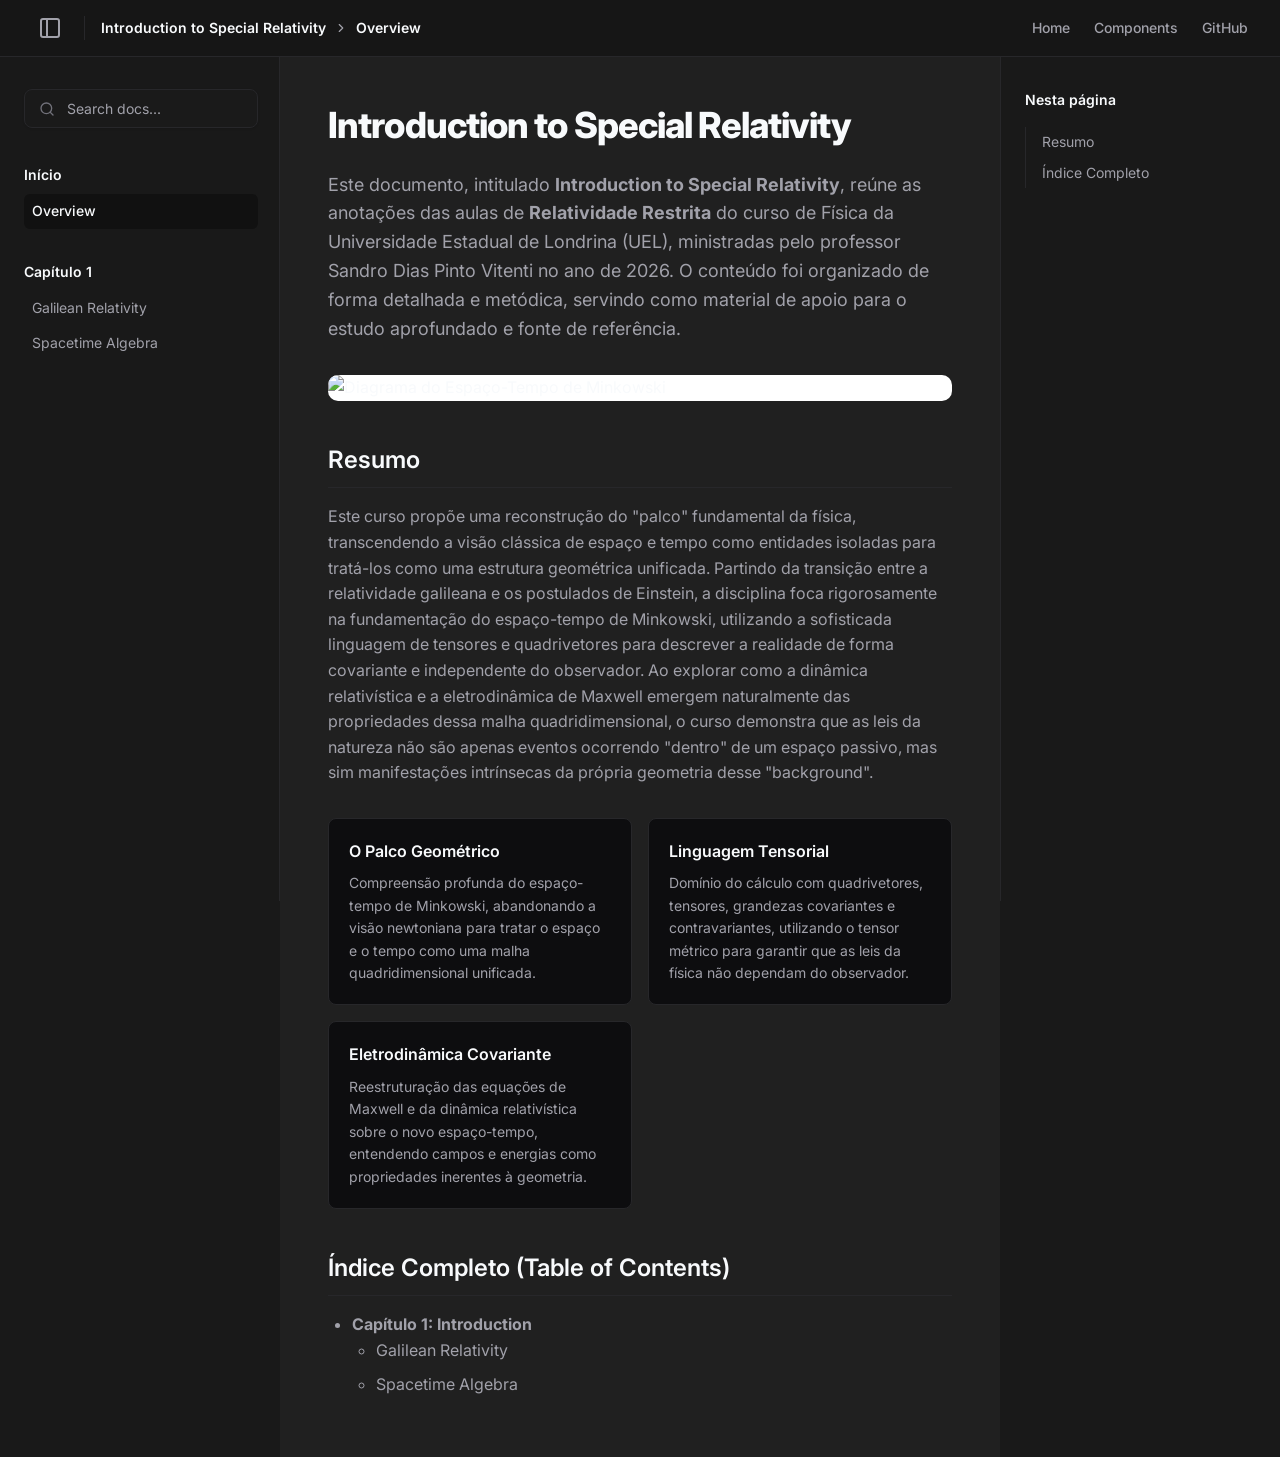
==== index.html @ 738a2730 "Add files via upload" ====
<!DOCTYPE html>
<html lang="pt-BR">

<head>
    <meta charset="UTF-8">
    <meta name="viewport" content="width=device-width, initial=1.0">
    <title>Docs - The Journal of a Physicist</title>
    <link rel="stylesheet" href="assets/css/style.css">
    <link href="https://fonts.googleapis.com/css2?family=Inter:wght@400;500;600;700&display=swap" rel="stylesheet">
</head>

<body>
    
    
    
    
    <header class="site-header">
        <div class="header-container">
            <div class="header-left">
                <button id="sidebar-toggle" class="sidebar-toggle" aria-label="Toggle Sidebar">
                    <svg width="24" height="24" viewBox="0 0 24 24" fill="none" stroke="currentColor" stroke-width="2"
                        stroke-linecap="round" stroke-linejoin="round">
                        <rect width="18" height="18" x="3" y="3" rx="2" ry="2"></rect>
                        <line x1="9" x2="9" y1="3" y2="21"></line>
                    </svg>
                </button>
                <div class="breadcrumbs-header">
                    <a href="#" class="breadcrumb-link active">Introduction to Special Relativity</a>
                    <svg class="separator" width="16" height="16" viewBox="0 0 24 24" fill="none" stroke="currentColor"
                        stroke-width="2" stroke-linecap="round" stroke-linejoin="round">
                        <path d="m9 18 6-6-6-6" />
                    </svg>
                    <span id="breadcrumb-current" class="breadcrumb-link active">Current Page</span>
                </div>
            </div>
            <nav class="top-nav">
                <a href="#">Home</a>
                <a href="#">Components</a>
                <a href="#">GitHub</a>
            </nav>
        </div>

        <script src="https://polyfill.io/v3/polyfill.min.js?features=es6"></script>
        <script>
            MathJax = {
                tex: {
                    inlineMath: [['$', '$'], ['\\(', '\\)']]
                }
            };
        </script>
        <script id="MathJax-script" async src="https://cdn.jsdelivr.net/npm/mathjax@3/es5/tex-chtml.js"></script>
    </header>











    <div class="main-layout">
        <aside class="left-sidebar" id="left-sidebar">
            <div class="sidebar-content">

                <!-- Search Button -->
                <button class="search-trigger" id="search-trigger">
                    <svg width="16" height="16" viewBox="0 0 24 24" fill="none" stroke="currentColor" stroke-width="2"
                        stroke-linecap="round" stroke-linejoin="round">
                        <circle cx="11" cy="11" r="8"></circle>
                        <line x1="21" x2="16.65" y1="21" y2="16.65"></line>
                    </svg>
                    <span>Search docs...</span>
                </button>

                <div class="sidebar-group">
                    <h3>Início</h3>
                    <ul>
                        <li><a href="index.html" class="active">Overview</a></li>
                    </ul>
                </div>
                <div class="sidebar-group">
                    <h3>Capítulo 1</h3>
                    <ul>
                        <li><a href="pages/1-Galilean Relativity.html">Galilean Relativity</a></li>
                        <li><a href="pages/1-Spacetime Algebra.html">Spacetime Algebra</a></li>
                        <!--<li><a href="pages/item-1-3.html">Item 1.3</a></li> -->
                    </ul>
                </div>
                <!--<div class="sidebar-group">
                    <h3>Capítulo 2</h3>
                    <ul>
                        <li><a href="pages/item-2-1.html">Item 2.1</a></li>
                        <li><a href="pages/item-2-2.html">Item 2.2</a></li>
                    </ul>
                </div>
                <div class="sidebar-group">
                    <h3>Capítulo 3</h3>
                    <ul>
                        <li><a href="pages/item-3-1.html">Item 3.1</a></li>
                        <li><a href="pages/item-3-2.html">Item 3.2</a></li>
                        <li><a href="pages/item-3-3.html">Item 3.3</a></li>
                    </ul>
                </div> -->
            </div>
        </aside>










        <main class="content-area">
            <div class="prose">

                <h1>Introduction to Special Relativity</h1>
                <p class="lead"> Este documento, intitulado <strong>Introduction to Special Relativity</strong>, reúne as anotações das aulas de <strong>Relatividade Restrita</strong> do curso de Física da Universidade Estadual de Londrina (UEL), ministradas pelo professor Sandro Dias Pinto Vitenti no ano de 2026. O conteúdo foi organizado de forma detalhada e metódica, servindo como material de apoio para o estudo aprofundado e fonte de referência.
                </p>

                <div class="image-card">
                    <img src="https://www.quantamagazine.org/wp-content/uploads/2026/02/TheEvolvingFoundationsOfMath-crKristinaArmitage-Lede-Hub-2048x950.jpg" alt="Diagrama do Espaço-Tempo de Minkowski">
                </div>



                <h2 id="resumo">Resumo</h2>
                <p>Este curso propõe uma reconstrução do "palco" fundamental da física, transcendendo a visão clássica de espaço e tempo como entidades isoladas para tratá-los como uma estrutura geométrica unificada. Partindo da transição entre a relatividade galileana e os postulados de Einstein, a disciplina foca rigorosamente na fundamentação do espaço-tempo de Minkowski, utilizando a sofisticada linguagem de tensores e quadrivetores para descrever a realidade de forma covariante e independente do observador. Ao explorar como a dinâmica relativística e a eletrodinâmica de Maxwell emergem naturalmente das propriedades dessa malha quadridimensional, o curso demonstra que as leis da natureza não são apenas eventos ocorrendo "dentro" de um espaço passivo, mas sim manifestações intrínsecas da própria geometria desse "background".</p>
                
                
                <div class="feature-grid">
                    <div class="feature-card">
                    <h3>O Palco Geométrico</h3>
                        <p>Compreensão profunda do espaço-tempo de Minkowski, abandonando a visão newtoniana para tratar o espaço e o tempo como uma malha quadridimensional unificada.</p>
                    </div>

                    <div class="feature-card">
                        <h3>Linguagem Tensorial</h3>
                        <p>Domínio do cálculo com quadrivetores, tensores, grandezas covariantes e contravariantes, utilizando o tensor métrico para garantir que as leis da física não dependam do observador.</p>
                    </div>

                    <div class="feature-card">
                        <h3>Eletrodinâmica Covariante</h3>
                        <p>Reestruturação das equações de Maxwell e da dinâmica relativística sobre o novo espaço-tempo, entendendo campos e energias como propriedades inerentes à geometria.</p>
                    </div>
                </div>

                
                
                
                
                <h2 id="toc">Índice Completo (Table of Contents)</h2>
                <ul>
                    <li><strong>Capítulo 1: Introduction</strong>
                        <ul>
                            <li><a href="pages/1-Galilean Relativity.html">Galilean Relativity</a></li>
                            <li><a href="pages/item-1-2.html">Spacetime Algebra</a></li>
                        </ul>
                    </li>
                    <!--<li><strong>Capítulo 2: Special Relativity</strong>
                        <ul>
                            <li><a href="pages/item-2-1.html">Item 2.1</a></li>
                            <li><a href="pages/item-2-2.html">Item 2.2</a></li>
                        </ul>
                    </li>-->
                </ul>
            </div>
        </main>

        <aside class="right-sidebar">
            <div class="toc-container">
                <h4>Nesta página</h4>
                <ul>
                    <li><a href="#resumo">Resumo</a></li>
                    <li><a href="#toc">Índice Completo</a></li>
                </ul>
            </div>
        </aside>
    </div>

    <!-- Search Modal Overlay -->
    <div class="search-overlay" id="search-overlay">
        <div class="search-modal">
            <div class="search-header">
                <svg width="18" height="18" viewBox="0 0 24 24" fill="none" stroke="currentColor" stroke-width="2"
                    stroke-linecap="round" stroke-linejoin="round">
                    <circle cx="11" cy="11" r="8"></circle>
                    <line x1="21" x2="16.65" y1="21" y2="16.65"></line>
                </svg>
                <input type="text" id="search-input" placeholder="Search documentation..." autocomplete="off">
            </div>
            <div class="search-results" id="search-results">
                <!-- Results biuld dynamically from sidebar-group items -->
            </div>
            <div class="search-footer">
                <div class="search-commands">
                    <span class="cmd-key">↑</span>
                    <span class="cmd-key">↓</span>
                    <span class="cmd-label">navigate</span>
                    <span class="cmd-key">↵</span>
                    <span class="cmd-label">select</span>
                </div>
                <div class="search-commands">
                    <span class="cmd-key">esc</span>
                    <span class="cmd-label">close</span>
                </div>
            </div>
        </div>
    </div>

    <script src="assets/js/script.js"></script>
</body>

</html>
---- assets/css/style.css ----
/* Definição de Variáveis - PALETA DARK MODE (#050505) */
:root {
    /* O Fundo ultra-escuro solicitado */
    --bg-background: #191919;

    /* Textos: Usando brancos e cinzas claros para alto contraste */
    --text-primary: #f8fafc;
    /* Slate 50 */
    --text-secondary: #a1a1aa;
    /* Zinc 400 (Mais suave que o Slate 500 anterior) */

    /* Bordas e Divisores: Devem ser sutis, cinzas escuros */
    --border-color: #27272a;
    /* Zinc 800 */

    /* Estados de Interação: Tons ligeiramente diferentes do fundo principal */
    --hover-bg: #111111;
    /* Cinza extremamente escuro */
    --accent-color: #f8fafc;
    /* Accent agora é branco para links ativos */

    /* Typography stays the same */
    --font-sans: 'Inter', -apple-system, BlinkMacSystemFont, "Segoe UI", Roboto, sans-serif;
}

/* Reset Básico */
html {
    scroll-behavior: smooth;
}

* {
    margin: 0;
    padding: 0;
    box-sizing: border-box;
}

body {
    font-family: var(--font-sans);
    background-color: var(--bg-background);
    color: var(--text-primary);
    line-height: 1.6;
    -webkit-font-smoothing: antialiased;
}

a {
    text-decoration: none;
    color: inherit;
}

/* Header Fixo e Translúcido (Escuro) */
.site-header {
    position: sticky;
    top: 0;
    z-index: 50;
    width: 100%;
    border-bottom: 1px solid var(--border-color);
    background-color: #161616;
    /* Fundo #050505 com transparência */
    backdrop-filter: blur(8px);
}

.header-container {
    display: flex;
    align-items: center;
    justify-content: space-between;
    height: 3.5rem;
    padding: 0 2rem;
    max-width: 100%;
    margin: 0;
}

.header-left {
    display: flex;
    align-items: center;
    gap: 1rem;
}

.sidebar-toggle {
    background: transparent;
    border: none;
    color: var(--text-secondary);
    cursor: pointer;
    display: flex;
    align-items: center;
    justify-content: center;
    padding: 0.375rem;
    border-radius: 0.375rem;
    transition: color 0.2s, background-color 0.2s;
}

.sidebar-toggle:hover {
    color: var(--text-primary);
    background-color: var(--hover-bg);
}

.breadcrumbs-header {
    display: flex;
    align-items: center;
    gap: 0.5rem;
    font-size: 0.875rem;
    height: 1.5rem;
    padding-left: 1rem;
    border-left: 1px solid var(--border-color);
}

.breadcrumb-link {
    color: var(--text-secondary);
    transition: color 0.2s;
    font-weight: 500;
}

.breadcrumb-link:hover {
    color: var(--text-primary);
}

.breadcrumb-link.active {
    color: var(--text-primary);
    font-weight: 600;
}

.breadcrumbs-header .separator {
    color: var(--text-secondary);
    width: 14px;
    height: 14px;
}

.logo {
    font-weight: 700;
    font-size: 1rem;
    display: flex;
    align-items: center;
    gap: 0.5rem;
    color: var(--text-primary);
    /* Garante que o logo seja branco */
}

.top-nav {
    display: flex;
    gap: 1.5rem;
    font-size: 0.875rem;
    font-weight: 500;
    color: var(--text-secondary);
}

.top-nav a:hover {
    color: var(--text-primary);
}

/* Layout Geral: 3 Colunas */
.main-layout {
    display: flex;
    max-width: 100%;
    margin: 0;
    padding: 0;
    min-height: calc(100vh - 3.5rem);
}

/* Sidebar Esquerda (Navegação Principal) */
.left-sidebar {
    width: 280px;
    flex-shrink: 0;
    padding: 2rem 1.5rem;
    border-right: 1px solid var(--border-color);
    position: sticky;
    top: 3.5rem;
    height: calc(100vh - 3.5rem);
    overflow-y: auto;
    overflow-x: hidden;
    transition: all 0.3s cubic-bezier(0.4, 0, 0.2, 1);
}

.left-sidebar.collapsed {
    margin-left: -280px;
    opacity: 0;
    visibility: hidden;
}

.sidebar-content {
    min-width: 234px;
}

/* Search Button in Sidebar */
.search-trigger {
    display: flex;
    align-items: center;
    width: 100%;
    background-color: #1a1a1a;
    border: 1px solid var(--border-color);
    color: var(--text-secondary);
    padding: 0.625rem 0.875rem;
    border-radius: 0.5rem;
    font-family: inherit;
    font-size: 0.875rem;
    cursor: pointer;
    margin-bottom: 2.25rem;
    transition: all 0.2s ease;
    box-shadow: 0 1px 2px rgba(0, 0, 0, 0.1);
}

.search-trigger:hover {
    background-color: #242424;
    border-color: #3f3f46;
    color: var(--text-primary);
}

.search-trigger svg {
    color: #71717a;
    flex-shrink: 0;
    transition: color 0.2s ease;
}

.search-trigger:hover svg {
    color: #e4e4e7;
}

.search-trigger span {
    margin-left: 0.75rem;
    text-align: left;
    font-weight: 400;
}

.search-shortcut {
    display: flex;
    align-items: center;
    gap: 0.25rem;
    font-size: 0.75rem;
    color: #71717a;
    background-color: #0f0f11;
    padding: 0.125rem 0.375rem;
    border-radius: 0.25rem;
    border: 1px solid #27272a;
}

.search-shortcut svg {
    width: 12px;
    height: 12px;
}

.sidebar-group {
    margin-bottom: 2rem;
}

.sidebar-group h3 {
    font-size: 0.875rem;
    font-weight: 600;
    margin-bottom: 0.5rem;
    color: var(--text-primary);
}

.sidebar-group ul {
    list-style: none;
}

.sidebar-group li a {
    display: block;
    padding: 0.375rem 0.5rem;
    font-size: 0.875rem;
    color: var(--text-secondary);
    border-radius: 0.375rem;
    transition: all 0.2s;
}

.sidebar-group li a:hover {
    background-color: var(--hover-bg);
    color: var(--text-primary);
}

.sidebar-group li a.active {
    background-color: var(--hover-bg);
    color: var(--accent-color);
    font-weight: 500;
}

/* Área de Conteúdo Central */
.content-area {
    flex-grow: 1;
    padding: 2.5rem 3rem;
    min-width: 0;
    background-color: #202020;
}

.prose {
    max-width: 800px;
    margin: 0 auto;
}

.prose h1 {
    font-size: 2.25rem;
    font-weight: 800;
    letter-spacing: -0.025em;
    margin-bottom: 1rem;
    color: var(--text-primary);
}

.prose .lead {
    font-size: 1.125rem;
    color: var(--text-secondary);
    margin-bottom: 2rem;
}

.prose h2,
.prose h3 {
    scroll-margin-top: 90px;
    /* Compensa o header de 56px + espaço extra de respiro */
}

.prose h2 {
    font-size: 1.5rem;
    font-weight: 600;
    margin-top: 2.5rem;
    margin-bottom: 1rem;
    padding-bottom: 0.5rem;
    border-bottom: 1px solid var(--border-color);
    color: var(--text-primary);
}

.prose p {
    margin-bottom: 1.25rem;
    color: var(--text-secondary);
    /* Parágrafos principais são Zinc 400 */
}

.prose ul,
.prose ol {
    margin-bottom: 1.25rem;
    padding-left: 1.5rem;
    color: var(--text-secondary);
}

.prose li {
    margin-bottom: 0.5rem;
}

/* Estilo de Blocos de Código (Ajustado para Dark Mode Coeso) */
.code-block {
    background-color: #0f172a;
    /* Slate 900 - Mantido para contraste contra #050505 */
    border-radius: 0.5rem;
    overflow: hidden;
    margin: 1.5rem 0;
    border: 1px solid var(--border-color);
    /* Adicionada borda sutil no dark */
}

.code-header {
    display: flex;
    justify-content: space-between;
    align-items: center;
    padding: 0.5rem 1rem;
    background-color: #1e293b;
    /* Slate 800 */
    color: #94a3b8;
    /* Slate 400 */
    font-size: 0.75rem;
    font-family: monospace;
}

.code-header button {
    background: none;
    border: none;
    color: #94a3b8;
    cursor: pointer;
}

.code-header button:hover {
    color: #f8fafc;
}

.code-block pre {
    padding: 1rem;
    overflow-x: auto;
}

.code-block code {
    font-family: ui-monospace, SFMono-Regular, Consolas, monospace;
    font-size: 0.875rem;
    color: #f8fafc;
    /* Texto do código branco */
}

/* Grid de Destaques / Componentes (Ajustado para Dark Mode) */
.feature-grid {
    display: grid;
    grid-template-columns: repeat(auto-fit, minmax(250px, 1fr));
    gap: 1rem;
    margin-top: 2rem;
}

.feature-card {
    border: 1px solid var(--border-color);
    padding: 1.25rem;
    border-radius: 0.5rem;
    background-color: #0d0d0f;
    /* Fundo ligeiramente diferente do #050505 para definição */
}

.feature-card h3 {
    font-size: 1rem;
    font-weight: 600;
    margin-bottom: 0.5rem;
    color: var(--text-primary);
}

.feature-card p {
    font-size: 0.875rem;
    color: var(--text-secondary);
    margin-bottom: 0;
}

/* Sidebar Direita (Table of Contents - Dark Mode) */
.right-sidebar {
    width: 280px;
    flex-shrink: 0;
    padding: 2rem 1.5rem;
    border-left: 1px solid var(--border-color);
    position: sticky;
    top: 3.5rem;
    height: calc(100vh - 3.5rem);
    overflow-y: auto;
}

.toc-container h4 {
    font-size: 0.875rem;
    font-weight: 600;
    margin-bottom: 1rem;
    color: var(--text-primary);
}

.toc-container ul {
    list-style: none;
    border-left: 1px solid var(--border-color);
}

.toc-container li a {
    display: block;
    padding: 0.25rem 0 0.25rem 1rem;
    font-size: 0.875rem;
    color: var(--text-secondary);
    transition: color 0.2s;
    border-left: 1px solid transparent;
    margin-left: -1px;
}

.toc-container li a:hover {
    color: var(--text-primary);
    border-left-color: #52525b;
    /* Linha sutil no hover */
}

.toc-container li a.active {
    color: var(--text-primary);
    border-left-color: var(--text-primary);
    font-weight: 500;
}

/* Search Modal Styles */
.search-overlay {
    position: fixed;
    top: 0;
    left: 0;
    right: 0;
    bottom: 0;
    background-color: rgba(0, 0, 0, 0.6);
    backdrop-filter: blur(4px);
    z-index: 100;
    display: flex;
    justify-content: center;
    align-items: flex-start;
    padding-top: 10vh;
    opacity: 0;
    visibility: hidden;
    transition: opacity 0.2s, visibility 0.2s;
}

.search-overlay.active {
    opacity: 1;
    visibility: visible;
}

.search-modal {
    width: 100%;
    max-width: 600px;
    background-color: #121212;
    border: 1px solid #27272a;
    border-radius: 0.75rem;
    box-shadow: 0 25px 50px -12px rgba(0, 0, 0, 0.5);
    display: flex;
    flex-direction: column;
    max-height: 80vh;
    overflow: hidden;
    transform: scale(0.95);
    transition: transform 0.2s cubic-bezier(0.16, 1, 0.3, 1);
}

.search-overlay.active .search-modal {
    transform: scale(1);
}

.search-header {
    display: flex;
    align-items: center;
    padding: 1rem 1.25rem;
    border-bottom: 1px solid #27272a;
    color: var(--text-primary);
}

.search-header svg {
    color: var(--text-secondary);
    margin-right: 0.75rem;
    flex-shrink: 0;
}

.search-header input {
    flex-grow: 1;
    background: transparent;
    border: none;
    color: var(--text-primary);
    font-size: 1.125rem;
    font-family: inherit;
    outline: none;
}

.search-header input::placeholder {
    color: #52525b;
}

.search-results {
    overflow-y: auto;
    padding: 0.5rem;
}

.search-category {
    padding: 0.5rem 0.75rem 0.25rem;
    font-size: 0.75rem;
    font-weight: 600;
    color: #71717a;
    text-transform: uppercase;
    letter-spacing: 0.05em;
}

.search-item {
    display: flex;
    align-items: center;
    padding: 0.75rem 1rem;
    color: var(--text-secondary);
    border-radius: 0.5rem;
    cursor: pointer;
    margin-bottom: 0.125rem;
}

.search-item svg {
    width: 16px;
    height: 16px;
    margin-right: 0.75rem;
    color: #71717a;
}

.search-item:hover,
.search-item.selected {
    background-color: #1f1f22;
    color: var(--text-primary);
}

.search-item.selected svg {
    color: var(--text-primary);
}

.search-footer {
    display: flex;
    justify-content: space-between;
    align-items: center;
    padding: 0.75rem 1.25rem;
    border-top: 1px solid #27272a;
    background-color: #0a0a0a;
    font-size: 0.75rem;
}

.search-commands {
    display: flex;
    align-items: center;
    gap: 0.5rem;
}

.cmd-key {
    background-color: #27272a;
    color: var(--text-secondary);
    padding: 0.125rem 0.375rem;
    border-radius: 0.25rem;
    font-family: monospace;
    font-size: 0.7rem;
    border-bottom: 1px solid #18181b;
}

.cmd-label {
    color: #52525b;
    margin-right: 0.5rem;
}

/* Responsividade Básica */
@media (max-width: 1024px) {
    .right-sidebar {
        display: none;
    }
}

@media (max-width: 768px) {
    .left-sidebar {
        display: none;
    }

    .content-area {
        padding: 2rem 1rem;
    }
}



















/* Container principal do card */
.image-card {
    background-color: #ffffff;
    border-radius: 10px;
    overflow: hidden; /* Garante que a imagem respeite as bordas arredondadas */
    max-width: 1200px; /* Define o tamanho máximo do card */
    margin: 20px auto; /* Centraliza o card e dá respiro */
}

/* Comportamento responsivo da imagem */
.image-card img {
    width: 100%;
    height: auto; /* Mantém a proporção da imagem */
    display: block; /* Remove o pequeno espaço extra abaixo da imagem */
}
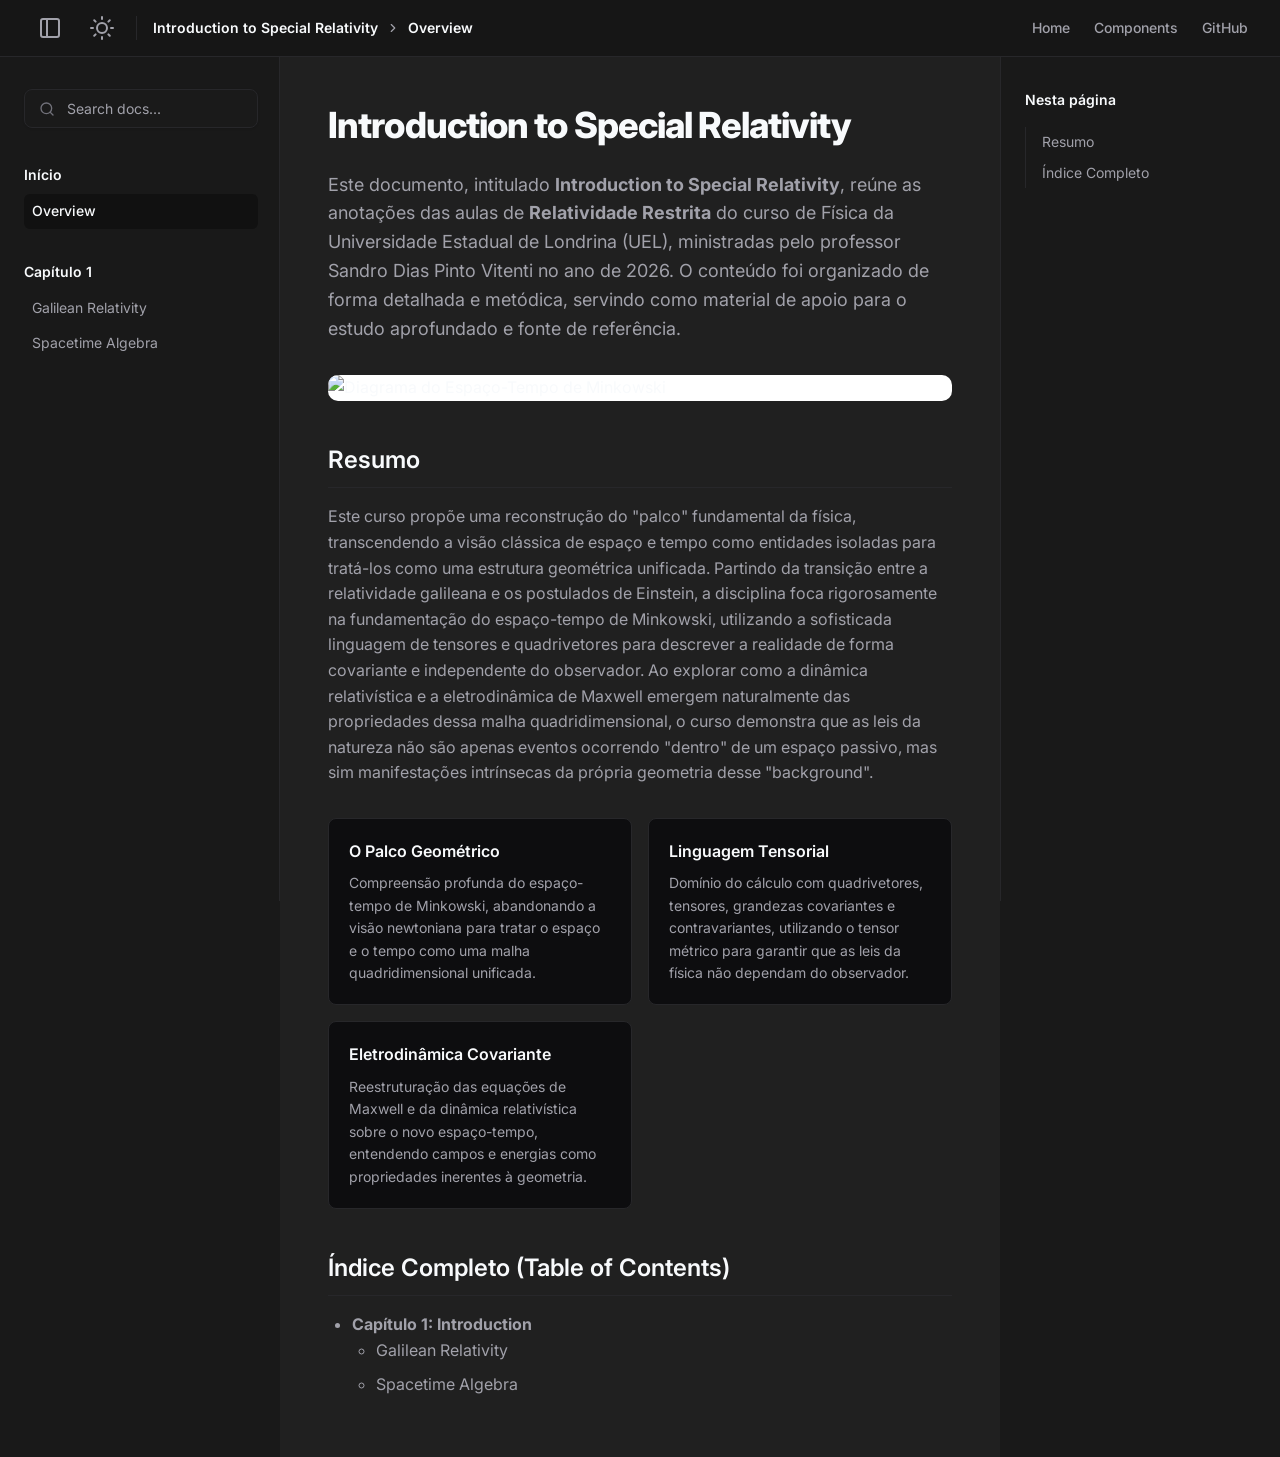
==== commit 428459b5: "Add files via upload" ====
--- a/index.html
+++ b/index.html
@@ -22,6 +22,14 @@
                         stroke-linecap="round" stroke-linejoin="round">
                         <rect width="18" height="18" x="3" y="3" rx="2" ry="2"></rect>
                         <line x1="9" x2="9" y1="3" y2="21"></line>
+                    </svg>
+                </button>
+                <button id="theme-toggle" class="sidebar-toggle" aria-label="Toggle Theme">
+                    <svg id="theme-icon-sun" width="24" height="24" viewBox="0 0 24 24" fill="none" stroke="currentColor" stroke-width="2" stroke-linecap="round" stroke-linejoin="round">
+                        <circle cx="12" cy="12" r="5"></circle><line x1="12" y1="1" x2="12" y2="3"></line><line x1="12" y1="21" x2="12" y2="23"></line><line x1="4.22" y1="4.22" x2="5.64" y2="5.64"></line><line x1="18.36" y1="18.36" x2="19.78" y2="19.78"></line><line x1="1" y1="12" x2="3" y2="12"></line><line x1="21" y1="12" x2="23" y2="12"></line><line x1="4.22" y1="19.78" x2="5.64" y2="18.36"></line><line x1="18.36" y1="5.64" x2="19.78" y2="4.22"></line>
+                    </svg>
+                    <svg id="theme-icon-moon" width="24" height="24" viewBox="0 0 24 24" fill="none" stroke="currentColor" stroke-width="2" stroke-linecap="round" stroke-linejoin="round" style="display: none;">
+                        <path d="M21 12.79A9 9 0 1 1 11.21 3 7 7 0 0 0 21 12.79z"></path>
                     </svg>
                 </button>
                 <div class="breadcrumbs-header">
--- a/assets/css/style.css
+++ b/assets/css/style.css
@@ -22,6 +22,40 @@
     /* Typography stays the same */
     --font-sans: 'Inter', -apple-system, BlinkMacSystemFont, "Segoe UI", Roboto, sans-serif;
 }
+
+/* --- LIGHT THEME OVERRIDES --- */
+[data-theme="light"] {
+    --bg-background: #ffffff;
+    --text-primary: #0f172a;
+    --text-secondary: #475569;
+    --border-color: #e2e8f0;
+    --hover-bg: #f8fafc;
+    --accent-color: #0f172a;
+}
+[data-theme="light"] .site-header { background-color: rgba(255, 255, 255, 0.8); }
+[data-theme="light"] .content-area { background-color: #f8fafc; }
+[data-theme="light"] .search-trigger { background-color: #ffffff; }
+[data-theme="light"] .search-trigger:hover { background-color: #f1f5f9; border-color: #cbd5e1; color: var(--text-primary); }
+[data-theme="light"] .search-trigger svg { color: #64748b; }
+[data-theme="light"] .search-trigger:hover svg { color: #0f172a; }
+[data-theme="light"] .search-shortcut { background-color: #f1f5f9; border-color: #e2e8f0; color: #64748b; }
+[data-theme="light"] .code-block { background-color: #f1f5f9; border-color: #e2e8f0; }
+[data-theme="light"] .code-header { background-color: #e2e8f0; color: #475569; }
+[data-theme="light"] .code-header button { color: #475569; }
+[data-theme="light"] .code-header button:hover { color: #0f172a; }
+[data-theme="light"] .code-block code { color: #0f172a; }
+[data-theme="light"] .feature-card { background-color: #ffffff; }
+[data-theme="light"] .definition-box { background-color: #ffffff; box-shadow: 0 4px 6px -1px rgba(0, 0, 0, 0.05); }
+[data-theme="light"] .search-modal { background-color: #ffffff; border-color: #e2e8f0; }
+[data-theme="light"] .search-header { border-bottom-color: #e2e8f0; }
+[data-theme="light"] .search-header input::placeholder { color: #94a3b8; }
+[data-theme="light"] .search-category { color: #64748b; }
+[data-theme="light"] .search-item:hover, [data-theme="light"] .search-item.selected { background-color: #f1f5f9; }
+[data-theme="light"] .search-item svg { color: #64748b; }
+[data-theme="light"] .search-footer { background-color: #f8fafc; border-top-color: #e2e8f0; }
+[data-theme="light"] .cmd-key { background-color: #e2e8f0; border-bottom-color: #cbd5e1; color: #475569; }
+[data-theme="light"] .cmd-label { color: #64748b; }
+[data-theme="light"] .toc-container li a:hover { border-left-color: #cbd5e1; }
 
 /* Reset Básico */
 html {
@@ -401,6 +435,24 @@
     color: var(--text-primary);
 }
 
+/* Caixa de Definição (Highlight Box) */
+.definition-box {
+    background-color: #121214;
+    border-left: 4px solid var(--text-primary);
+    border-radius: 0 0.5rem 0.5rem 0;
+    padding: 1.25rem 1.5rem;
+    margin: 2rem 0;
+    box-shadow: 0 4px 6px -1px rgba(0, 0, 0, 0.1), 0 2px 4px -1px rgba(0, 0, 0, 0.06);
+}
+
+.definition-box ul {
+    margin-bottom: 0 !important;
+}
+
+.definition-box li {
+    margin-bottom: 0 !important;
+}
+
 .feature-card p {
     font-size: 0.875rem;
     color: var(--text-secondary);
@@ -596,7 +648,7 @@
     margin-right: 0.5rem;
 }
 
-/* Responsividade Básica */
+/* CSS Responsivo para Mobile e Tablets */
 @media (max-width: 1024px) {
     .right-sidebar {
         display: none;
@@ -604,12 +656,73 @@
 }
 
 @media (max-width: 768px) {
+
+    /* Mostra o ícone de menu hamburger */
+    .sidebar-toggle {
+        display: flex;
+    }
+
+    /* Configuração da barra lateral esquerda para celular (Off-canvas) */
     .left-sidebar {
+        position: fixed;
+        top: 3.5rem;
+        /* Abaixo do header */
+        left: -100%;
+        /* Escondida por padrão */
+        height: calc(100vh - 3.5rem);
+        background-color: var(--bg-background);
+        /* Fundo preto sólido */
+        border-right: 1px solid var(--border-color);
+        z-index: 40;
+        transition: left 0.3s cubic-bezier(0.4, 0, 0.2, 1);
+        width: 80%;
+        /* Ocupa 80% da tela */
+        max-width: 320px;
+        box-shadow: 4px 0 15px rgba(0, 0, 0, 0.5);
+    }
+
+    /* Quando o botão é clicado adiciona a classe .active via script.js */
+    .left-sidebar.active {
+        left: 0;
+        margin-left: 0;
+        opacity: 1;
+        visibility: visible;
+    }
+
+    /* Esconde breadcrumbs grandes em celulares pequenos */
+    .breadcrumbs-header {
         display: none;
     }
 
+    /* Ajustes na navegação de topo para dar espaço */
+    .top-nav {
+        gap: 1rem;
+        font-size: 0.8rem;
+    }
+
+    /* Ajuste de Preenchimento do Conteúdo */
     .content-area {
-        padding: 2rem 1rem;
+        padding: 1.5rem 1.25rem;
+    }
+
+    /* Redução de fonte dos títulos */
+    .prose h1 {
+        font-size: 1.75rem;
+    }
+
+    .prose h2 {
+        font-size: 1.25rem;
+    }
+
+    .prose .lead {
+        font-size: 1rem;
+    }
+
+    /* Modal de pesquisa ocupa 100% no celular */
+    .search-modal {
+        max-height: 100vh;
+        border-radius: 0;
+        margin: 0;
     }
 }
 
@@ -635,14 +748,19 @@
 .image-card {
     background-color: #ffffff;
     border-radius: 10px;
-    overflow: hidden; /* Garante que a imagem respeite as bordas arredondadas */
-    max-width: 1200px; /* Define o tamanho máximo do card */
-    margin: 20px auto; /* Centraliza o card e dá respiro */
+    overflow: hidden;
+    /* Garante que a imagem respeite as bordas arredondadas */
+    max-width: 1200px;
+    /* Define o tamanho máximo do card */
+    margin: 20px auto;
+    /* Centraliza o card e dá respiro */
 }
 
 /* Comportamento responsivo da imagem */
 .image-card img {
     width: 100%;
-    height: auto; /* Mantém a proporção da imagem */
-    display: block; /* Remove o pequeno espaço extra abaixo da imagem */
+    height: auto;
+    /* Mantém a proporção da imagem */
+    display: block;
+    /* Remove o pequeno espaço extra abaixo da imagem */
 }
